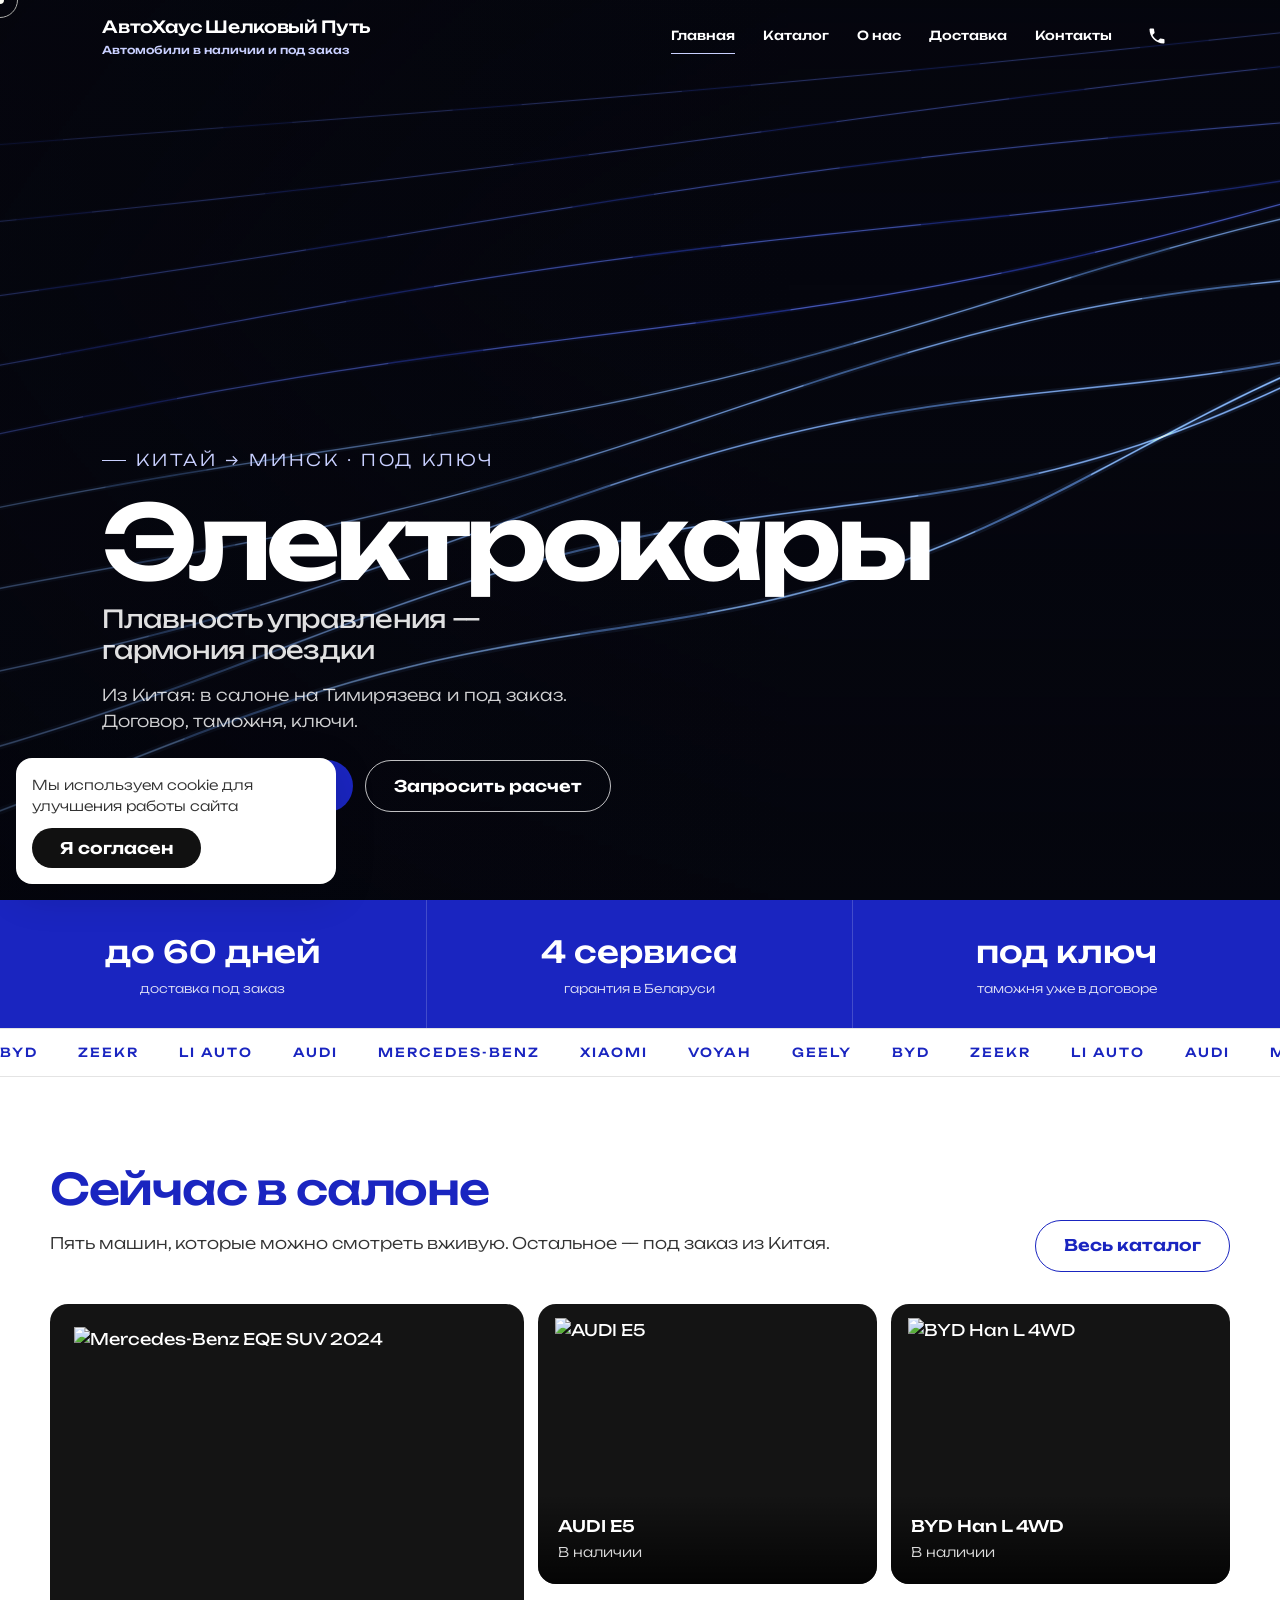
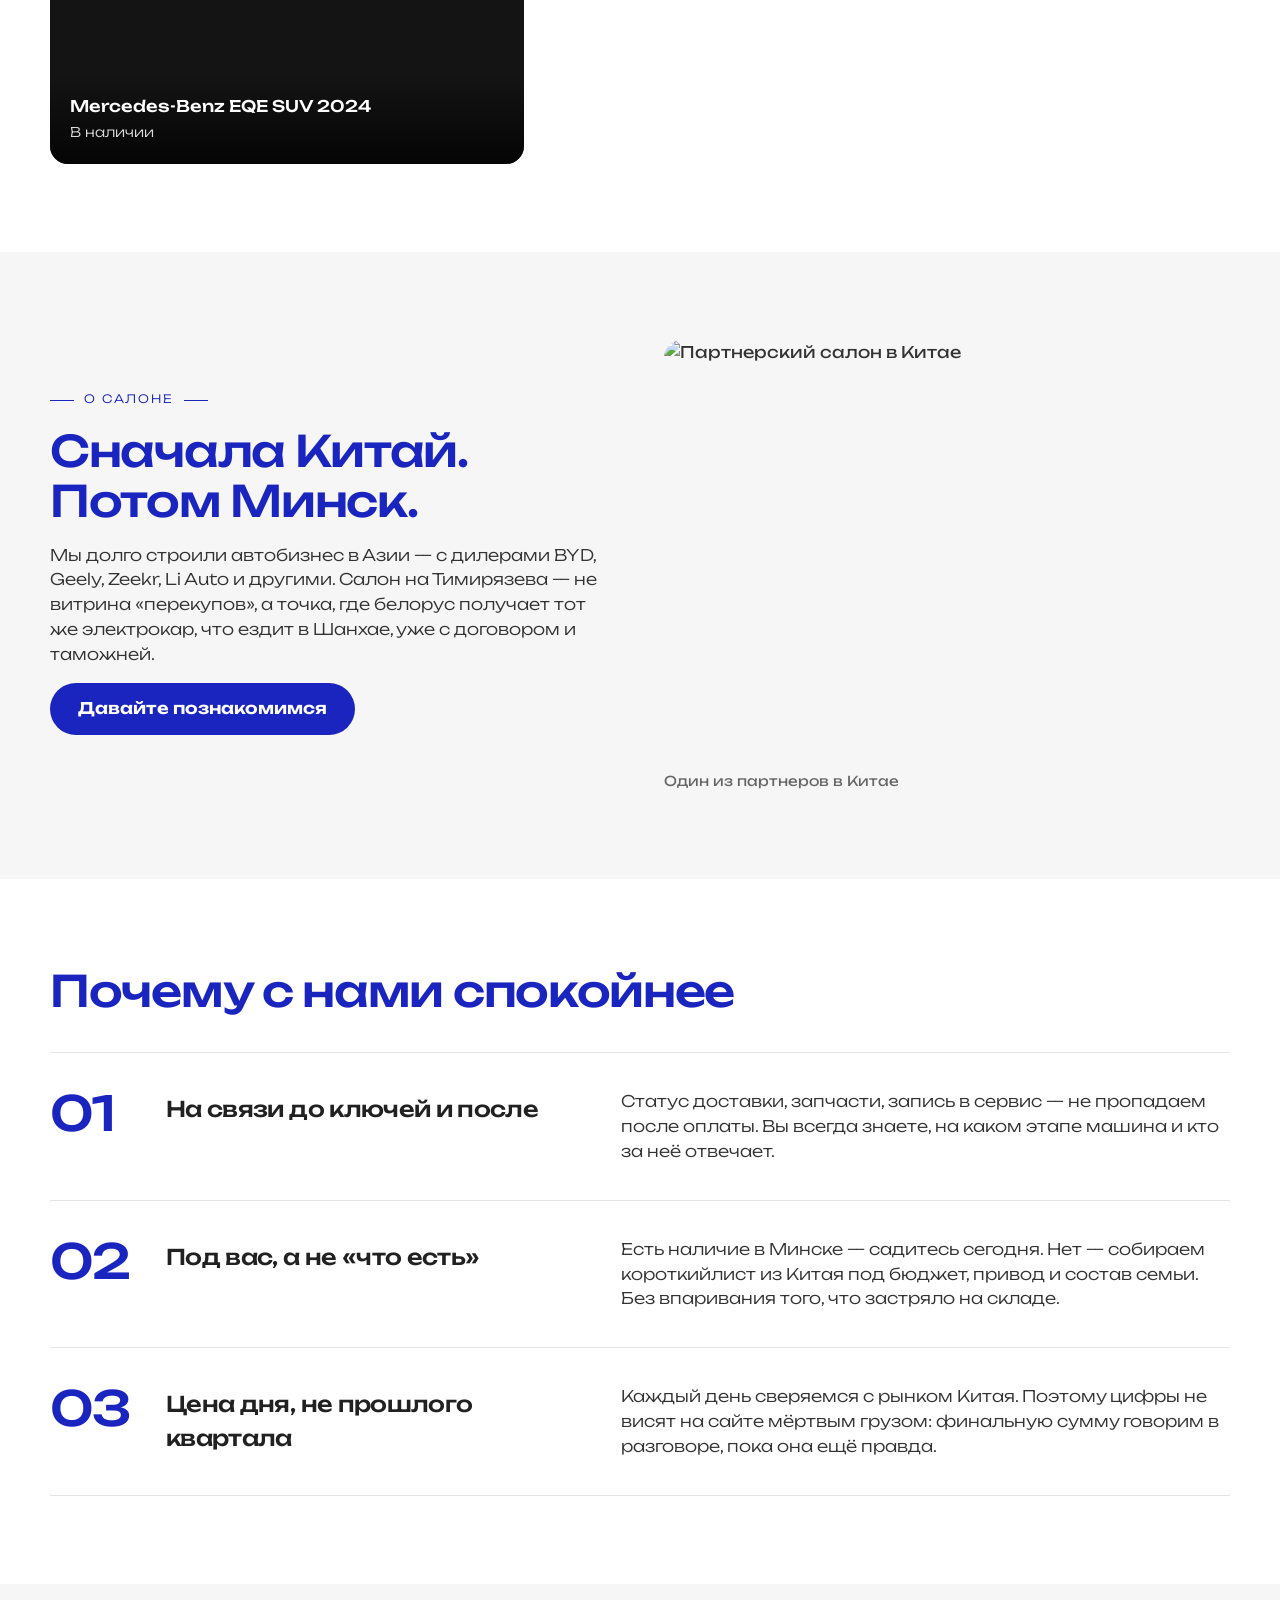
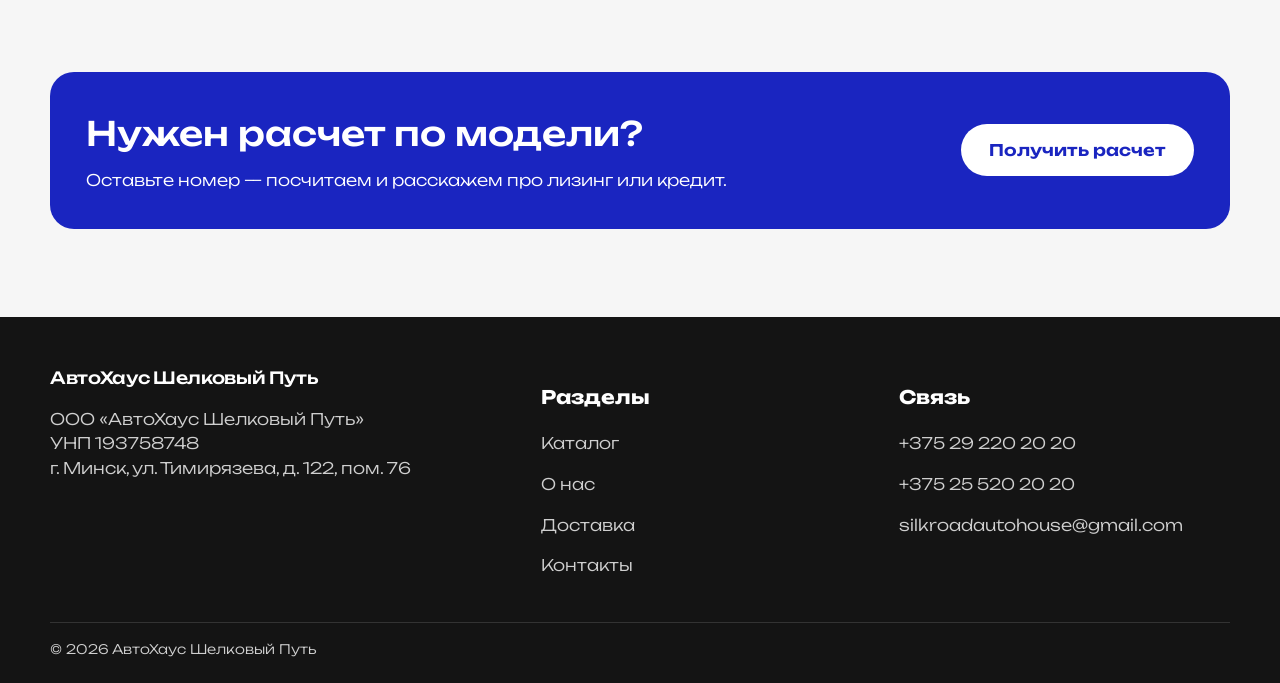
==== avto/index.html @ e630a12f "Add AvtoHaus commercial proposal with EN/ZH versions. Co-authored-by: Cursor <cursoragent@cursor.com" ====
<!DOCTYPE html>
<html lang="ru">
<head>
  <meta charset="UTF-8">
  <base href="/avto/">
  <meta name="viewport" content="width=device-width, initial-scale=1.0">
  <title>Авто из Китая под ключ | АвтоХаус Шелковый путь</title>
  <meta name="description" content="Электромобили из Китая в наличии и под заказ. АвтоХаус Шелковый путь — Минск, ул. Тимирязева, 122.">
  <link rel="preconnect" href="https://fonts.googleapis.com">
  <link rel="preconnect" href="https://fonts.gstatic.com" crossorigin>
  <link href="https://fonts.googleapis.com/css2?family=Unbounded:wght@300;400;500;600;700&display=swap" rel="stylesheet">
  <link rel="stylesheet" href="css/style.css">
</head>
<body class="home">
  <a class="skip" href="#main">К содержанию</a>
  <div class="cursor" id="cursor" hidden></div>
  <div class="cursor-ring" id="cursor-ring" hidden></div>
  <div class="top" id="site-top">
    <header class="header">
      <div class="container header-inner">
        <a class="brand" href="index.html"><strong>АвтоХаус Шелковый Путь</strong><small>Автомобили в наличии и под заказ</small></a>
        <nav class="nav" id="site-nav" aria-label="Основная навигация">
          <a href="index.html" aria-current="page">Главная</a>
          <a href="catalog.html">Каталог</a>
          <a href="about.html">О нас</a>
          <a href="delivery.html">Доставка</a>
          <a href="contacts.html">Контакты</a>
        </nav>
        <div class="header-contacts">
          <a class="phone-ico" href="tel:+375292202020" aria-label="Позвонить +375 29 220 20 20"><svg viewBox="0 0 24 24" aria-hidden="true"><path fill="currentColor" d="M6.62 10.79c1.44 2.83 3.76 5.14 6.59 6.59l2.2-2.2c.27-.27.67-.36 1.02-.24 1.12.37 2.33.57 3.57.57.55 0 1 .45 1 1V20c0 .55-.45 1-1 1-9.39 0-17-7.61-17-17 0-.55.45-1 1-1h3.5c.55 0 1 .45 1 1 0 1.25.2 2.45.57 3.57.11.35.03.74-.25 1.02l-2.2 2.2z"/></svg></a>
          <button class="menu-toggle" id="menu-toggle" type="button" aria-expanded="false" aria-controls="site-nav" aria-label="Меню"><span></span><span></span><span></span></button>
        </div>
      </div>
    </header>
  </div>

  <main id="main">
    <section class="hero">
      <div class="hero-bg" aria-hidden="true">
        <canvas id="hero-fx"></canvas>
      </div>
      <div class="hero-copy">
        <p class="kicker light">Китай → Минск · под ключ</p>
        <h1>
          <span class="hero-word">Электрокары</span>
          <span class="hero-line">Плавность управления — гармония поездки</span>
        </h1>
        <p>Из Китая: в салоне на Тимирязева и под заказ.<br>Договор, таможня, ключи.</p>
        <div class="hero-actions">
          <a class="btn" href="catalog.html">Смотреть машины</a>
          <a class="btn btn-ghost" href="contacts.html">Запросить расчет</a>
        </div>
      </div>
    </section>

    <div class="stats">
      <div class="stat"><b>до 60 дней</b><span>доставка под заказ</span></div>
      <div class="stat"><b>4 сервиса</b><span>гарантия в Беларуси</span></div>
      <div class="stat"><b>под ключ</b><span>таможня уже в договоре</span></div>
    </div>
    <div class="marquee" aria-hidden="true">
      <div class="marquee-track">
        <span>BYD</span><span>Zeekr</span><span>Li Auto</span><span>AUDI</span><span>Mercedes-Benz</span><span>Xiaomi</span><span>Voyah</span><span>Geely</span>
        <span>BYD</span><span>Zeekr</span><span>Li Auto</span><span>AUDI</span><span>Mercedes-Benz</span><span>Xiaomi</span><span>Voyah</span><span>Geely</span>
      </div>
    </div>

    <section class="section">
      <div class="container">
        <div class="head-row reveal">
          <div>
            <h2 class="section-h">Сейчас в салоне</h2>
            <p class="lead">Пять машин, которые можно смотреть вживую. Остальное — под заказ из Китая.</p>
          </div>
          <a class="btn btn-line" href="catalog.html">Весь каталог</a>
        </div>
        <div class="preview-grid">
          <a class="car" href="car.html?id=eqe-suv">
            <img src="https://static.tildacdn.biz/tild6436-3665-4463-b462-343865663635/_viber_2026-04-27_10.jpg" alt="Mercedes-Benz EQE SUV 2024">
            <div class="car-body"><strong>Mercedes-Benz EQE SUV 2024</strong><small>В наличии</small></div>
          </a>
          <a class="car" href="car.html?id=audi-e5">
            <img src="https://static.tildacdn.biz/tild3230-3638-4036-b338-343839356439/_viber_2026-05-07_18.jpg" alt="AUDI E5">
            <div class="car-body"><strong>AUDI E5</strong><small>В наличии</small></div>
          </a>
          <a class="car" href="car.html?id=han-l">
            <img src="https://static.tildacdn.biz/tild3066-6333-4730-b037-303338656563/_viber_2026-08-12_14.jpg" alt="BYD Han L 4WD">
            <div class="car-body"><strong>BYD Han L 4WD</strong><small>В наличии</small></div>
          </a>
        </div>
      </div>
    </section>

    <section class="section soft">
      <div class="container split">
        <div class="reveal">
          <p class="kicker">О салоне</p>
          <h2 class="section-h">Сначала Китай. Потом Минск.</h2>
          <p>Мы долго строили автобизнес в Азии — с дилерами BYD, Geely, Zeekr, Li Auto и другими. Салон на Тимирязева — не витрина «перекупов», а точка, где белорус получает тот же электрокар, что ездит в Шанхае, уже с договором и таможней.</p>
          <p><a class="btn" href="about.html">Давайте познакомимся</a></p>
        </div>
        <figure class="frame reveal">
          <img src="https://static.tildacdn.biz/tild6131-3938-4064-b063-356538326563/0-02-05-131ac7fe6368.jpg" alt="Партнерский салон в Китае" loading="lazy">
          <figcaption>Один из партнеров в Китае</figcaption>
        </figure>
      </div>
    </section>

    <section class="section">
      <div class="container">
        <h2 class="section-h reveal">Почему с нами спокойнее</h2>
        <div class="why" style="margin-top:36px">
          <article class="reason reveal">
            <b>01</b>
            <h3>На связи до ключей и после</h3>
            <p>Статус доставки, запчасти, запись в сервис — не пропадаем после оплаты. Вы всегда знаете, на каком этапе машина и кто за неё отвечает.</p>
          </article>
          <article class="reason reveal">
            <b>02</b>
            <h3>Под вас, а не «что есть»</h3>
            <p>Есть наличие в Минске — садитесь сегодня. Нет — собираем короткийлист из Китая под бюджет, привод и состав семьи. Без впаривания того, что застряло на складе.</p>
          </article>
          <article class="reason reveal">
            <b>03</b>
            <h3>Цена дня, не прошлого квартала</h3>
            <p>Каждый день сверяемся с рынком Китая. Поэтому цифры не висят на сайте мёртвым грузом: финальную сумму говорим в разговоре, пока она ещё правда.</p>
          </article>
        </div>
      </div>
    </section>

    <section class="section soft">
      <div class="container">
        <div class="cta-band reveal">
          <div>
            <h2>Нужен расчет по модели?</h2>
            <p>Оставьте номер — посчитаем и расскажем про лизинг или кредит.</p>
          </div>
          <a class="btn" href="contacts.html">Получить расчет</a>
        </div>
      </div>
    </section>
  </main>

  <footer class="footer">
    <div class="container footer-grid">
      <div>
        <div class="brand"><strong>АвтоХаус Шелковый Путь</strong></div>
        <p>ООО «АвтоХаус Шелковый Путь»<br>УНП 193758748<br>г. Минск, ул. Тимирязева, д. 122, пом. 76</p>
      </div>
      <div>
        <h3>Разделы</h3>
        <p><a href="catalog.html">Каталог</a></p>
        <p><a href="about.html">О нас</a></p>
        <p><a href="delivery.html">Доставка</a></p>
        <p><a href="contacts.html">Контакты</a></p>
      </div>
      <div>
        <h3>Связь</h3>
        <p><a href="tel:+375292202020">+375 29 220 20 20</a></p>
        <p><a href="tel:+375255202020">+375 25 520 20 20</a></p>
        <p><a href="mailto:silkroadautohouse@gmail.com">silkroadautohouse@gmail.com</a></p>
      </div>
    </div>
    <div class="container footer-bottom">© 2026 АвтоХаус Шелковый Путь</div>
  </footer>
  <aside class="cookie" id="cookie"><p>Мы используем cookie для улучшения работы сайта</p><button class="btn" type="button">Я согласен</button></aside>
  <script src="js/main.js" defer></script>
  <script src="js/hero-fx.js" defer></script>
</body>
</html>
---- avto/css/style.css ----
:root {
  --blue: #1a25c0;
  --blue-hover: #151da3;
  --ink: #212121;
  --text: #333333;
  --muted: #666666;
  --line: #e4e4e4;
  --bg: #ffffff;
  --bg-soft: #ededed;
  --dark: #141414;
  --white: #ffffff;
  --font: Unbounded, Arial, sans-serif;
  --radius: 100px;
  --header: 72px;
  --edge: 8%;
  --ease: cubic-bezier(0.22, 1, 0.36, 1);
}

*, *::before, *::after { box-sizing: border-box; }
html { scroll-behavior: smooth; }
body {
  margin: 0;
  font-family: var(--font);
  color: var(--text);
  background: var(--bg);
  line-height: 1.55;
}
img { max-width: 100%; display: block; }
a { color: inherit; text-decoration: none; }
button, input, select { font: inherit; }
:focus-visible { outline: 3px solid var(--blue); outline-offset: 3px; }

.skip {
  position: absolute;
  left: 12px;
  top: -48px;
  z-index: 80;
  background: var(--blue);
  color: var(--white);
  padding: 8px 14px;
  border-radius: 999px;
}
.skip:focus { top: 12px; }

.container {
  width: min(1180px, calc(100% - 40px));
  margin: 0 auto;
}

.cursor, .cursor-ring {
  position: fixed;
  top: 0;
  left: 0;
  pointer-events: none;
  z-index: 90;
  border-radius: 50%;
  transform: translate(-50%, -50%);
  mix-blend-mode: difference;
}
.cursor { width: 8px; height: 8px; background: var(--white); }
.cursor-ring {
  width: 36px;
  height: 36px;
  border: 1.5px solid var(--white);
  transition: width 0.25s var(--ease), height 0.25s var(--ease);
  opacity: 0.7;
}
body.is-hover .cursor-ring { width: 58px; height: 58px; opacity: 0.4; }
@media (pointer: fine) { body, a, button { cursor: none; } }
@media (pointer: coarse) { .cursor, .cursor-ring { display: none; } }

.top {
  position: fixed;
  inset: 0 0 auto;
  z-index: 40;
  background: transparent;
  border-bottom: 1px solid transparent;
  transition: background 0.35s var(--ease), border-color 0.35s var(--ease), box-shadow 0.35s var(--ease);
}
.top.is-scrolled,
.top.nav-open {
  background: rgba(237, 237, 237, 0.94);
  backdrop-filter: blur(18px);
  border-bottom-color: #e0e0e0;
  box-shadow: 0 10px 30px rgba(0, 0, 0, 0.06);
}
.header { background: transparent; border: 0; }
.container.header-inner {
  width: 100%;
  max-width: none;
  margin: 0;
  padding-inline: var(--edge);
}
.header-inner {
  display: grid;
  grid-template-columns: auto 1fr auto;
  align-items: center;
  gap: 24px;
  min-height: 72px;
}
.header-contacts { display: flex; align-items: center; gap: 8px; }
.phone-ico {
  display: grid;
  place-items: center;
  width: 42px;
  height: 42px;
  color: var(--ink);
  border-radius: 50%;
}
.phone-ico svg { width: 20px; height: 20px; display: block; }
.phone-ico:hover { color: var(--blue); }
.brand { text-align: left; }
.brand strong {
  display: block;
  font-size: clamp(0.82rem, 1.5vw, 1.05rem);
  font-weight: 500;
  color: var(--ink);
  letter-spacing: -0.02em;
}
.brand small { display: block; margin-top: 2px; color: var(--blue); font-size: 0.68rem; font-weight: 500; }
.nav {
  display: flex;
  justify-content: flex-end;
  align-items: center;
  gap: 28px;
  background: transparent;
  border: 0;
}
.nav a {
  padding: 8px 0;
  font-size: 0.78rem;
  font-weight: 500;
  color: var(--muted);
  border-bottom: 1px solid transparent;
}
.nav a:hover { color: var(--ink); }
.nav a[aria-current="page"] {
  color: var(--ink);
  border-bottom-color: var(--blue);
}
.menu-toggle {
  display: none;
  width: 42px;
  height: 42px;
  border: 0;
  background: transparent;
  border-radius: 10px;
}
.menu-toggle span { display: block; height: 2px; margin: 6px 10px; background: var(--ink); }

body.home .top:not(.is-scrolled):not(.nav-open) .brand strong,
body.home .top:not(.is-scrolled):not(.nav-open) .nav a,
body.home .top:not(.is-scrolled):not(.nav-open) .phone-ico {
  color: var(--white);
}
body.home .top:not(.is-scrolled):not(.nav-open) .brand small { color: #c9d0ff; }
body.home .top:not(.is-scrolled):not(.nav-open) .nav a[aria-current="page"] {
  color: var(--white);
  border-bottom-color: #c9d0ff;
}
body.home .top:not(.is-scrolled):not(.nav-open) .menu-toggle span { background: var(--white); }

.btn {
  display: inline-flex;
  align-items: center;
  justify-content: center;
  min-height: 52px;
  padding: 0 28px;
  border: 0;
  border-radius: var(--radius);
  background: var(--blue);
  color: var(--white);
  font-weight: 600;
  cursor: pointer;
  transition: background 0.2s ease, transform 0.25s var(--ease);
}
.btn:hover { background: var(--blue-hover); transform: translateY(-2px); }
.btn-ghost {
  background: transparent;
  color: var(--white);
  border: 1.5px solid rgba(255, 255, 255, 0.75);
}
.btn-ghost:hover { background: var(--white); color: var(--blue); }
.btn-line {
  background: transparent;
  color: var(--blue);
  border: 1.5px solid var(--blue);
}
.btn-line:hover { background: var(--blue); color: var(--white); }

.hero {
  position: relative;
  display: flex;
  align-items: flex-end;
  min-height: 100svh;
  color: var(--white);
  overflow: hidden;
  background: #101218;
}
.hero-bg {
  position: absolute;
  inset: 0;
  background: #05060e;
}
.hero-bg canvas {
  display: block;
  width: 100%;
  height: 100%;
  pointer-events: none;
  transform: translateZ(0);
}
.hero-bg::after {
  content: "";
  position: absolute;
  inset: 0;
  background:
    linear-gradient(90deg, rgba(5, 6, 14, 0.48) 0%, rgba(5, 6, 14, 0.14) 38%, transparent 62%),
    linear-gradient(180deg, rgba(5, 6, 14, 0.22) 0%, transparent 32%, rgba(5, 6, 14, 0.5) 100%);
  pointer-events: none;
}
.hero-copy {
  position: relative;
  z-index: 1;
  display: grid;
  gap: 18px;
  width: min(980px, calc(100% - var(--edge) - 24px));
  padding: 140px 0 88px var(--edge);
  text-align: left;
}
.hero h1 {
  display: grid;
  gap: 14px;
  margin: 0;
  max-width: 18ch;
}
.hero-word {
  font-size: clamp(2.6rem, 8.4vw, 6.4rem);
  font-weight: 600;
  line-height: 0.92;
  letter-spacing: -0.06em;
}
.hero-line {
  font-size: clamp(1.15rem, 2.1vw, 1.55rem);
  font-weight: 400;
  line-height: 1.25;
  letter-spacing: -0.03em;
  color: rgba(255, 255, 255, 0.88);
  max-width: 22ch;
}
.hero p {
  margin: 0;
  max-width: 46ch;
  font-size: 1.02rem;
  font-weight: 300;
  color: rgba(255, 255, 255, 0.82);
}
.hero-actions { display: flex; gap: 12px; flex-wrap: wrap; margin-top: 8px; }
.hero .kicker { margin-bottom: 4px; justify-content: flex-start; }
.hero .kicker::after { display: none; }
.kicker {
  display: inline-flex;
  align-items: center;
  gap: 10px;
  margin-bottom: 18px;
  letter-spacing: 0.16em;
  text-transform: uppercase;
  font-size: 0.72rem;
  font-weight: 500;
  color: var(--blue);
}
.kicker.light { color: #c9d0ff; }
.kicker::before, .kicker::after { content: ""; width: 24px; height: 1px; background: currentColor; }
.kicker a { color: inherit; border-bottom: 1px solid currentColor; }

.stats { display: grid; grid-template-columns: repeat(3, 1fr); background: var(--blue); color: var(--white); }
.stat { padding: 28px 20px; text-align: center; border-right: 1px solid rgba(255, 255, 255, 0.18); }
.stat:last-child { border: 0; }
.stat b { display: block; font-size: clamp(1.3rem, 3vw, 1.9rem); font-weight: 500; }
.stat span { font-size: 0.76rem; font-weight: 300; opacity: 0.85; }

.marquee { overflow: hidden; border-block: 1px solid var(--line); padding: 14px 0; }
.marquee-track {
  display: flex;
  gap: 40px;
  width: max-content;
  animation: marquee 28s linear infinite;
  color: var(--blue);
  letter-spacing: 0.16em;
  text-transform: uppercase;
  font-size: 0.78rem;
  font-weight: 500;
}
@keyframes marquee { to { transform: translateX(-50%); } }

.section { padding: 88px 0; }
.section-h {
  margin: 0 0 12px;
  color: var(--blue);
  font-size: clamp(1.8rem, 4vw, 2.7rem);
  font-weight: 500;
  letter-spacing: -0.03em;
  line-height: 1.15;
}
.section-h.dark { color: var(--ink); }
.lead { max-width: 58ch; color: var(--text); font-weight: 300; }
.soft { background: #f6f6f6; }
.head-row {
  display: flex;
  justify-content: space-between;
  align-items: end;
  gap: 20px;
  margin-bottom: 32px;
}

.reveal {
  opacity: 0;
  transform: translateY(24px);
  transition: opacity 0.8s var(--ease), transform 0.8s var(--ease);
}
.reveal.in { opacity: 1; transform: none; }

.split {
  display: grid;
  grid-template-columns: 1fr 1fr;
  gap: 48px;
  align-items: center;
}
.split p { font-weight: 300; }
.frame { margin: 0; }
.frame img { width: 100%; height: 420px; object-fit: cover; border-radius: 18px; }
.frame figcaption { margin-top: 10px; color: var(--muted); font-size: 0.85rem; }

.preview-grid {
  display: grid;
  grid-template-columns: 1.4fr 1fr 1fr;
  gap: 14px;
}
.car {
  position: relative;
  min-height: 280px;
  overflow: hidden;
  border-radius: 18px;
  color: var(--white);
  background: #141414;
}
.preview-grid .car:first-child { min-height: 460px; grid-row: span 2; }
.car img {
  width: 90%;
  height: 90%;
  object-fit: cover;
  object-position: center 45%;
  position: absolute;
  inset: 5%;
  transition: transform 0.6s var(--ease);
}
.car:hover img { transform: scale(1.04); }
.car-body {
  position: absolute;
  inset: auto 0 0;
  z-index: 1;
  padding: 20px;
  background: linear-gradient(180deg, transparent, rgba(0, 0, 0, 0.78));
}
.car strong { display: block; font-weight: 500; }
.car small { color: rgba(255, 255, 255, 0.85); font-weight: 300; }

.catalog-grid {
  display: grid;
  grid-template-columns: 1fr 1fr;
  gap: 22px;
}
.catalog-grid .car { min-height: 360px; }
.catalog-grid .car[hidden] { display: none; }

.filters {
  display: flex;
  flex-wrap: wrap;
  gap: 8px;
  margin: 0 0 28px;
}
.chip {
  min-height: 40px;
  padding: 0 16px;
  border: 1px solid var(--line);
  border-radius: 999px;
  background: var(--white);
  color: var(--muted);
  font-size: 0.78rem;
  font-weight: 500;
  cursor: pointer;
}
.chip:hover { color: var(--ink); border-color: #cfcfcf; }
.chip.is-on {
  background: var(--ink);
  color: var(--white);
  border-color: var(--ink);
}

.why { display: grid; gap: 0; border-top: 1px solid var(--line); }
.reason {
  display: grid;
  grid-template-columns: 88px minmax(180px, 0.7fr) 1fr;
  gap: 28px;
  align-items: start;
  padding: 36px 0;
  border-bottom: 1px solid var(--line);
}
.reason b {
  color: var(--blue);
  font-size: clamp(2rem, 4vw, 3rem);
  font-weight: 500;
  letter-spacing: -0.04em;
  line-height: 1;
}
.reason h3 {
  margin: 4px 0 0;
  font-size: 1.35rem;
  font-weight: 500;
  color: var(--ink);
  letter-spacing: -0.03em;
}
.reason p { margin: 0; max-width: 48ch; font-weight: 300; }
.card {
  padding: 26px;
  background: var(--white);
  border: 1px solid var(--line);
  border-radius: 18px;
  transition: transform 0.35s var(--ease), box-shadow 0.35s;
}
.card:hover { transform: translateY(-6px); box-shadow: 0 18px 40px rgba(26, 37, 192, 0.08); }
.card h3 { margin: 0 0 10px; font-size: 1.1rem; font-weight: 500; color: var(--ink); }
.card p { margin: 0; font-weight: 300; }
.card b { display: block; margin-bottom: 10px; color: var(--blue); font-size: 1.7rem; }

.page-hero {
  padding: calc(var(--header) + 36px) 0 28px;
  background:
    radial-gradient(circle at 90% 0%, rgba(26, 37, 192, 0.08), transparent 42%),
    var(--bg-soft);
}
.page-hero h1 {
  margin: 8px 0 12px;
  font-size: clamp(2.2rem, 6vw, 4.4rem);
  font-weight: 500;
  letter-spacing: -0.04em;
  line-height: 1.05;
  color: var(--ink);
  max-width: 18ch;
}
.page-contacts .page-hero h1 { max-width: 22ch; }

.bleed {
  position: relative;
  min-height: 520px;
  margin: 0;
}
.bleed img { width: 100%; height: 520px; object-fit: cover; }
.bleed figcaption {
  position: absolute;
  left: 24px;
  bottom: 24px;
  padding: 8px 14px;
  border-radius: 999px;
  background: rgba(255, 255, 255, 0.9);
  font-size: 0.82rem;
}

.timeline { display: grid; grid-template-columns: repeat(3, 1fr); gap: 0; }
.time {
  padding: 32px 28px 32px 0;
  border-top: 3px solid var(--blue);
}
.time span { display: block; margin-bottom: 10px; color: var(--blue); font-size: 0.78rem; letter-spacing: 0.12em; text-transform: uppercase; }
.time h3 { margin: 0 0 10px; font-size: 1.25rem; font-weight: 500; color: var(--ink); }
.time p { margin: 0; font-weight: 300; }

.offer { display: grid; grid-template-columns: 1fr 1fr; gap: 14px; }
.offer article {
  min-height: 220px;
  padding: 28px;
  border-radius: 20px;
  background: var(--white);
  border: 1px solid var(--line);
}
.offer article:first-child {
  grid-row: span 2;
  background: var(--blue);
  color: var(--white);
  border: 0;
}
.offer h3 { margin: 0 0 10px; font-size: 1.3rem; font-weight: 500; }
.offer p { margin: 0; font-weight: 300; }

.brands {
  display: grid;
  grid-template-columns: repeat(4, 1fr);
  gap: 10px;
}
.brand-chip {
  min-height: 72px;
  display: grid;
  place-items: center;
  border: 1px solid var(--line);
  border-radius: 14px;
  background: var(--white);
  font-weight: 500;
  color: var(--ink);
}

.steps-page { display: grid; gap: 18px; }
.step-row {
  display: grid;
  grid-template-columns: 120px 1fr;
  gap: 24px;
  padding: 32px;
  background: var(--white);
  border: 1px solid var(--line);
  border-radius: 22px;
}
.step-row b { color: var(--blue); font-size: 2.4rem; font-weight: 500; }
.step-row h3 { margin: 0 0 8px; font-size: 1.4rem; font-weight: 500; }
.step-row p { margin: 0; font-weight: 300; }

.car-layout {
  display: grid;
  grid-template-columns: 1.2fr 0.8fr;
  gap: 40px;
  align-items: start;
}
.car-shot {
  margin: 0;
  background: #111;
  border-radius: 20px;
  overflow: hidden;
}
.car-shot img {
  width: 100%;
  height: min(72vh, 640px);
  object-fit: contain;
  background: #111;
}
.car-panel {
  display: grid;
  gap: 16px;
  padding: 8px 0 0;
}
.car-panel h2 { margin: 0; font-size: 1.5rem; font-weight: 500; color: var(--ink); }
.pill {
  display: inline-flex;
  width: fit-content;
  margin: 0;
  padding: 6px 12px;
  border-radius: 999px;
  background: #eef0ff;
  color: var(--blue);
  font-size: 0.72rem;
  font-weight: 600;
  letter-spacing: 0.08em;
  text-transform: uppercase;
}
.spec-list {
  display: grid;
  grid-template-columns: 1fr;
  gap: 0;
  border-top: 1px solid var(--line);
}
.spec-list div {
  display: grid;
  grid-template-columns: minmax(110px, 42%) 1fr;
  gap: 16px;
  align-items: baseline;
  padding: 12px 0;
  border-bottom: 1px solid var(--line);
}
.spec-list span {
  color: var(--muted);
  font-size: 0.75rem;
  line-height: 1.4;
}
.spec-list b {
  font-weight: 500;
  color: var(--ink);
  font-size: 0.88rem;
  text-align: right;
  line-height: 1.4;
  overflow-wrap: anywhere;
}

.silk {
  position: relative;
  background:
    radial-gradient(circle at 8% 0%, rgba(26, 37, 192, 0.08), transparent 36%),
    var(--bg);
  color: var(--ink);
  overflow: hidden;
}
.silk-hero {
  position: relative;
  z-index: 1;
  min-height: calc(72vh);
  display: grid;
  align-content: center;
  padding: calc(var(--header) + 48px) 0 48px;
}
.silk-title {
  margin: 8px 0 20px;
  font-size: clamp(3.2rem, 12vw, 8.4rem);
  font-weight: 500;
  line-height: 0.9;
  letter-spacing: -0.06em;
  color: var(--ink);
}
.silk-title span { display: block; }
.silk-title .to { color: var(--blue); }
.silk-dash {
  display: block;
  width: min(420px, 70%);
  height: 2px;
  margin: 18px 0 22px;
  background: linear-gradient(90deg, var(--blue), #d7dbff);
  position: relative;
}
.silk-dash::after {
  content: "";
  position: absolute;
  right: -6px;
  top: -5px;
  width: 12px;
  height: 12px;
  border-radius: 50%;
  background: var(--blue);
}
.silk-hero p { max-width: 42ch; font-weight: 300; color: var(--text); }
.route {
  display: grid;
  gap: 0;
  border-top: 1px solid var(--line);
  position: relative;
}
.route::before {
  content: "";
  position: absolute;
  left: calc(140px + 28px + 5px);
  top: 46px;
  bottom: 46px;
  width: 1px;
  background: #d7dbff;
}
.route-stop {
  display: grid;
  grid-template-columns: 140px 28px 1fr;
  gap: 28px;
  align-items: start;
  padding: 40px 0;
  border-bottom: 1px solid var(--line);
}
.route-stop time {
  color: var(--blue);
  font-size: 0.78rem;
  letter-spacing: 0.14em;
  text-transform: uppercase;
}
.route-dot {
  width: 12px;
  height: 12px;
  margin-top: 6px;
  border-radius: 50%;
  background: var(--blue);
  box-shadow: 0 0 0 8px rgba(26, 37, 192, 0.12);
  position: relative;
  z-index: 1;
}
.route-stop h3 { margin: 0 0 10px; font-size: 1.55rem; font-weight: 500; color: var(--ink); }
.route-stop p { margin: 0; max-width: 52ch; font-weight: 300; color: var(--text); }
.silk-after { background: var(--bg-soft); }
.silk-after .section-h { color: var(--blue); }
.after-grid {
  display: grid;
  grid-template-columns: 1.2fr 0.8fr 0.8fr;
  gap: 1px;
  margin-top: 36px;
  background: var(--line);
}
.after-grid article {
  padding: 32px 28px;
  background: var(--white);
}
.after-grid h3 { margin: 0 0 12px; font-size: 1.15rem; font-weight: 500; color: var(--ink); }
.after-grid p { margin: 0; font-weight: 300; color: var(--text); }

.visit .map { min-height: 520px; height: 100%; }
.note a { color: var(--blue); }
.visit {
  display: grid;
  grid-template-columns: 0.85fr 1.15fr;
  gap: 40px;
  align-items: stretch;
}
.visit-card {
  display: grid;
  align-content: start;
  gap: 14px;
  padding: 8px 8px 8px 0;
}
.visit-card h2 { margin: 0; }
.visit-card p { margin: 0; font-weight: 300; }
.hours {
  display: grid;
  gap: 6px;
  padding: 16px 0;
  border-block: 1px solid var(--line);
  font-weight: 300;
}
.hours b { font-weight: 500; color: var(--ink); }
.contact-split {
  display: grid;
  grid-template-columns: 1fr 1fr;
  gap: 72px;
  align-items: start;
}

.page-contacts .page-hero { padding: calc(var(--header) + 48px) 0 40px; }
.page-contacts .section { padding: 64px 0 110px; }
.page-contacts .form { gap: 18px; }
.page-contacts .phones a { margin: 10px 0; font-size: 1.15rem; }
.page-contacts .faq-item button { padding: 24px 0; }
.page-contacts .faq-a { padding-bottom: 24px; }
.page-contacts .lead { margin-top: 12px; line-height: 1.7; }

.quote { display: grid; grid-template-columns: 0.9fr 1.1fr; gap: 36px; align-items: start; }
.form { display: grid; gap: 12px; }
.form label { display: grid; gap: 6px; font-size: 0.78rem; color: var(--muted); }
.form input, .form select {
  width: 100%;
  min-height: 52px;
  padding: 0 16px;
  border: 1px solid #d7d7d7;
  border-radius: 12px;
  background: var(--white);
}
.form .btn { width: 100%; }
.note { color: var(--muted); font-size: 0.78rem; font-weight: 300; }
.ok { display: none; padding: 12px 14px; border-radius: 12px; background: #e8f8ee; color: #157a3f; }
.ok.show { display: block; }
.phones a { display: block; margin: 8px 0; color: var(--blue); font-weight: 600; }
.map {
  width: 100%;
  min-height: 380px;
  border: 0;
  border-radius: 18px;
  filter: grayscale(0.25);
}

.faq-item { border-bottom: 1px solid var(--line); }
.faq-item button {
  width: 100%;
  padding: 18px 0;
  border: 0;
  background: none;
  text-align: left;
  font-size: 1.02rem;
  font-weight: 500;
  color: var(--ink);
  cursor: pointer;
  display: flex;
  justify-content: space-between;
  gap: 16px;
}
.faq-item button i { color: var(--blue); font-style: normal; }
.faq-a { display: none; padding: 0 0 18px; font-weight: 300; }
.faq-item.open .faq-a { display: block; }

.cta-band {
  display: flex;
  justify-content: space-between;
  align-items: center;
  gap: 20px;
  padding: 36px;
  border-radius: 24px;
  background: var(--blue);
  color: var(--white);
}
.cta-band h2 { margin: 0 0 8px; font-size: clamp(1.5rem, 3vw, 2.1rem); font-weight: 500; }
.cta-band p { margin: 0; font-weight: 300; }
.cta-band .btn { background: var(--white); color: var(--blue); }

.footer { background: var(--dark); color: #cfcfcf; padding: 48px 0 24px; font-weight: 300; }
.footer-grid { display: grid; grid-template-columns: 1.4fr 1fr 1fr; gap: 28px; }
.footer h3, .footer .brand strong { color: var(--white); }
.footer a:hover { color: var(--white); }
.footer-bottom { margin-top: 28px; padding-top: 16px; border-top: 1px solid #333; font-size: 0.82rem; }
.cookie {
  position: fixed;
  left: 16px;
  bottom: 16px;
  z-index: 50;
  max-width: 320px;
  padding: 16px;
  background: var(--white);
  border-radius: 16px;
  box-shadow: 0 10px 40px rgba(0, 0, 0, 0.15);
  display: none;
}
.cookie.show { display: block; }
.cookie p { margin: 0 0 12px; font-size: 0.85rem; font-weight: 300; }
.cookie .btn { min-height: 40px; background: #111; }

@media (max-width: 900px) {
  :root { --header: 84px; --edge: 24px; }
  .header-inner, .split, .why, .quote, .footer-grid, .stats, .head-row,
  .preview-grid, .catalog-grid, .timeline, .offer, .brands, .cta-band, .step-row,
  .hero, .reason, .car-layout, .route-stop, .after-grid, .visit, .contact-split {
    grid-template-columns: 1fr;
  }
  .preview-grid .car:first-child, .catalog-grid .car:first-child {
    grid-column: auto;
    grid-row: auto;
    min-height: 280px;
  }
  .hero { min-height: 100svh; }
  .hero-copy { padding: 108px var(--edge) 48px; width: auto; }
  .reason { gap: 8px; padding: 28px 0; }
  .route-stop { grid-template-columns: 28px 1fr; }
  .route-stop time { grid-column: 2; }
  .route::before { left: 5px; }
  .header-inner { grid-template-columns: 1fr auto; gap: 12px; }
  .menu-toggle { display: block; }
  .nav { display: none; }
  .nav.open {
    display: grid;
    grid-column: 1 / -1;
    gap: 0;
    padding: 8px 0 16px;
  }
  .nav.open a { padding: 14px 0; border-bottom: 1px solid var(--line); }
  .frame img, .bleed img { height: 240px; }
  .bleed { min-height: 240px; }
  .cursor, .cursor-ring { display: none; }
  .car-shot img { height: 280px; }
}

@media (prefers-reduced-motion: reduce) {
  *, *::before, *::after { animation: none !important; transition: none !important; }
  .reveal { opacity: 1; transform: none; }
  html { scroll-behavior: auto; }
  .hero-bg video { display: none; }
}
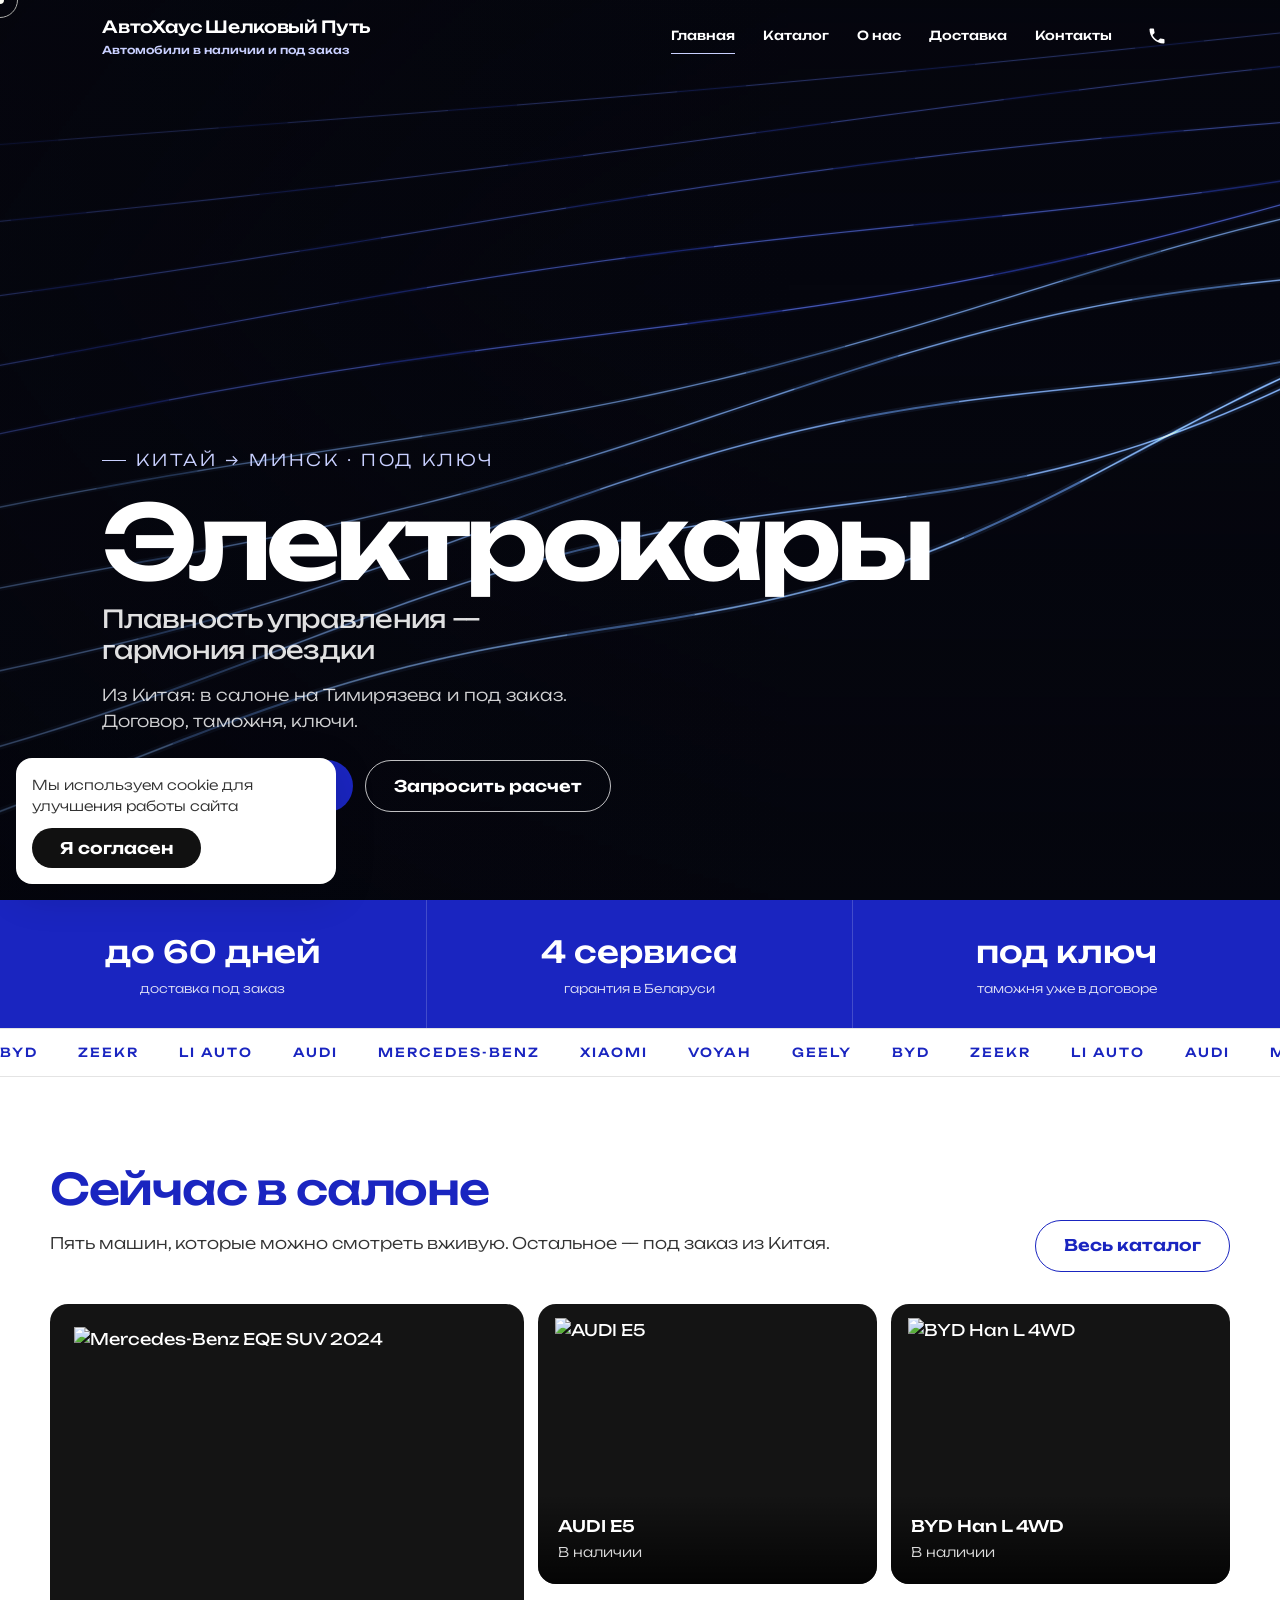
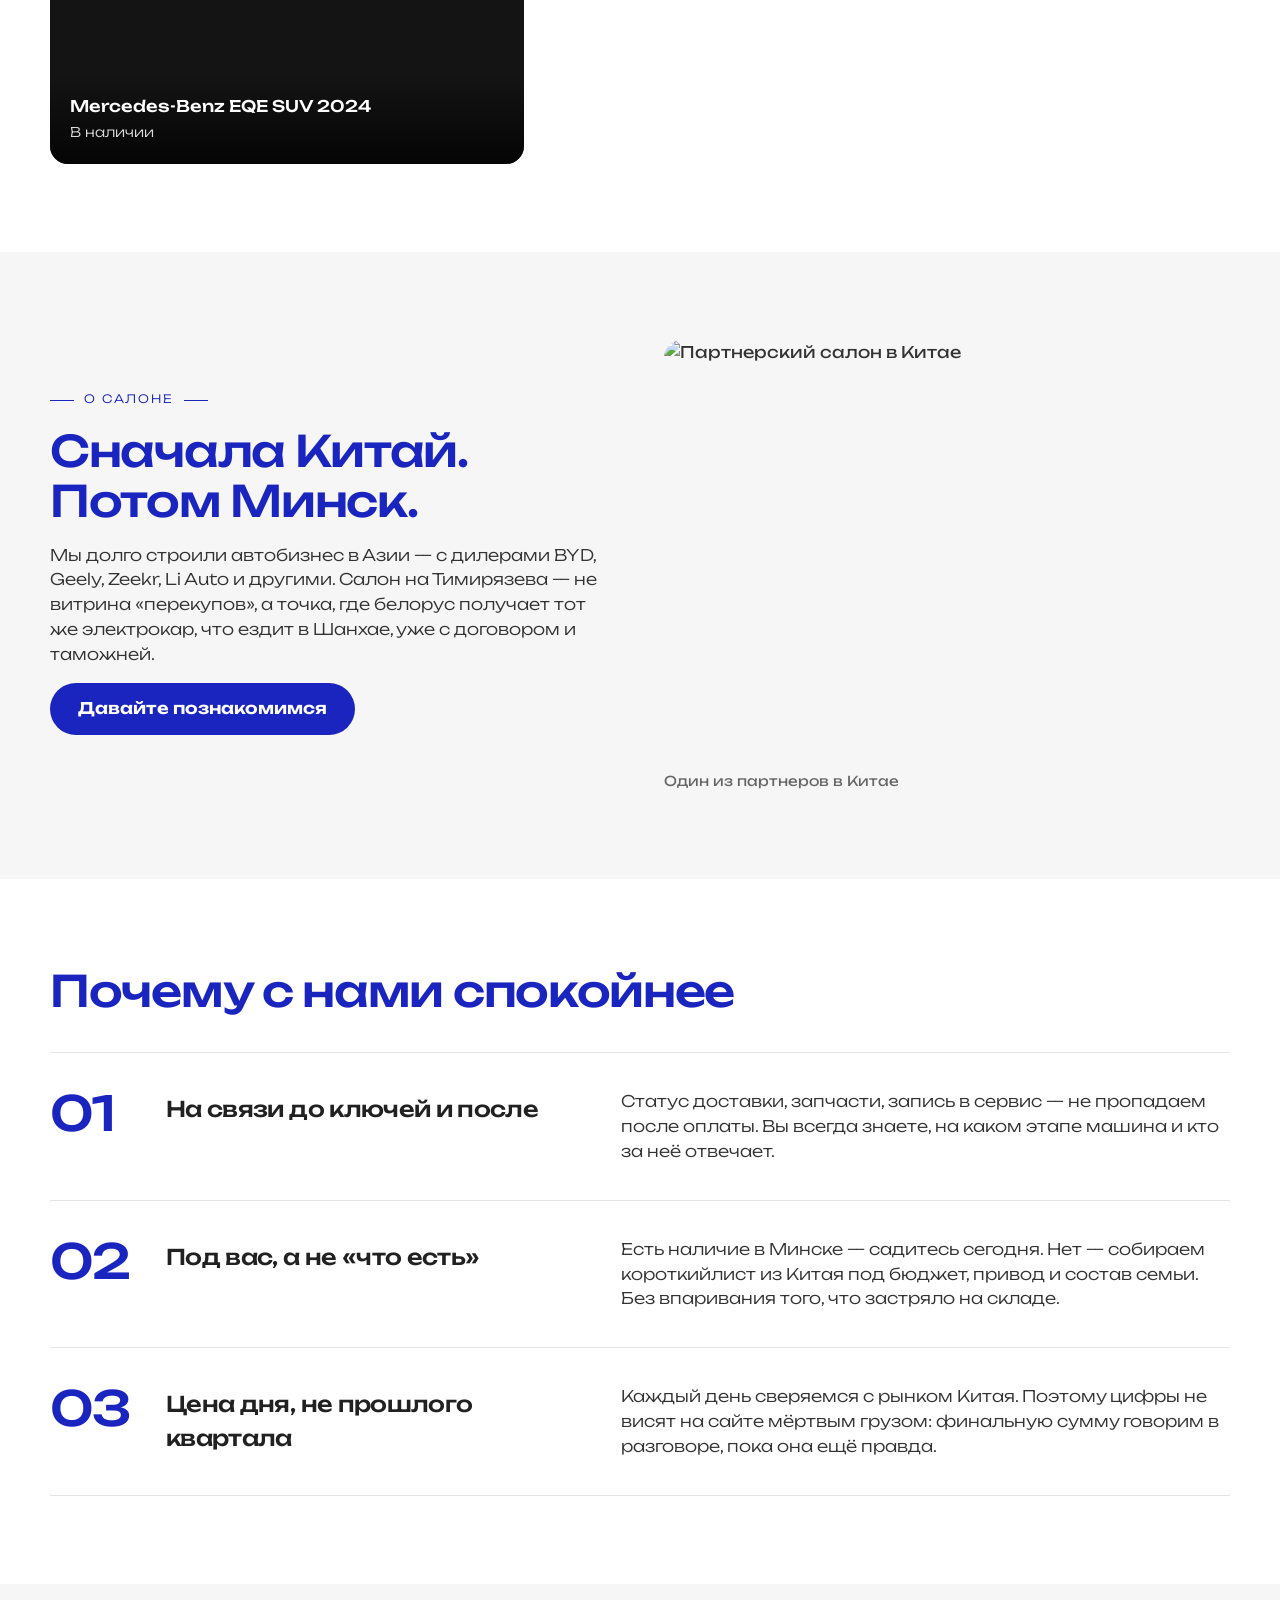
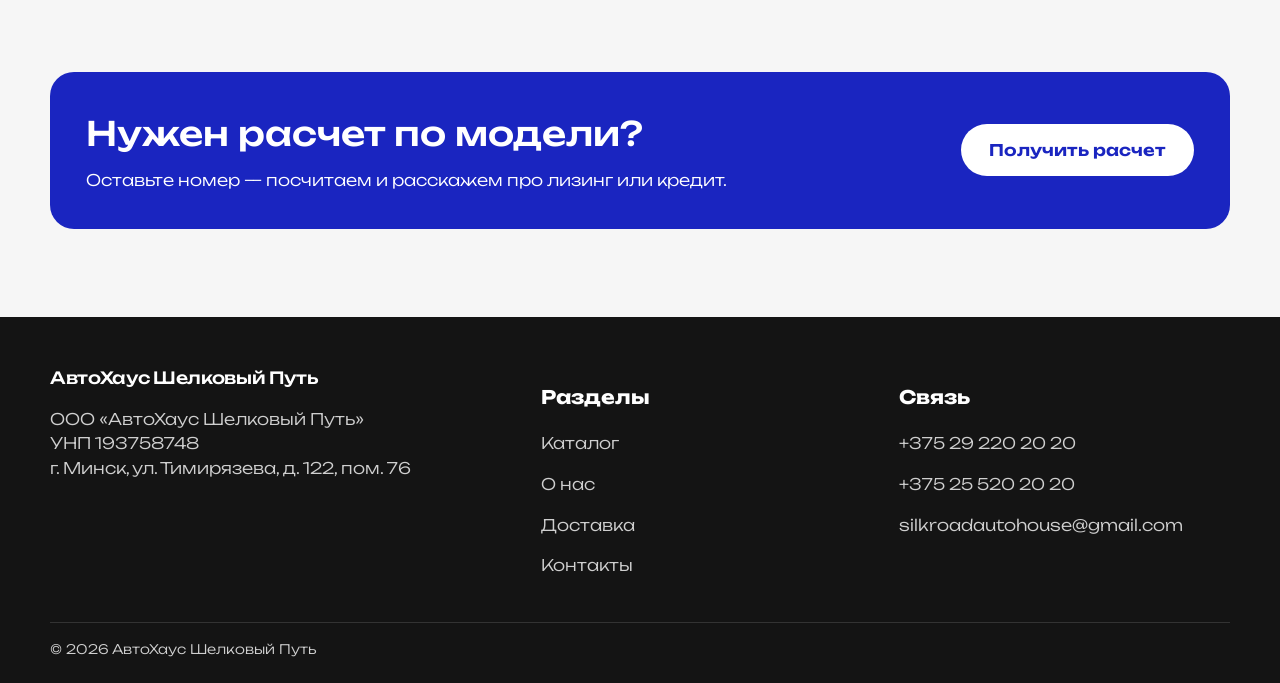
==== commit bcfed7c9: "Fix mockup asset paths for GitHub Pages. Co-authored-by: Cursor <cursoragent@cursor.com>" ====
--- a/avto/index.html
+++ b/avto/index.html
@@ -2,7 +2,6 @@
 <html lang="ru">
 <head>
   <meta charset="UTF-8">
-  <base href="/avto/">
   <meta name="viewport" content="width=device-width, initial-scale=1.0">
   <title>Авто из Китая под ключ | АвтоХаус Шелковый путь</title>
   <meta name="description" content="Электромобили из Китая в наличии и под заказ. АвтоХаус Шелковый путь — Минск, ул. Тимирязева, 122.">
